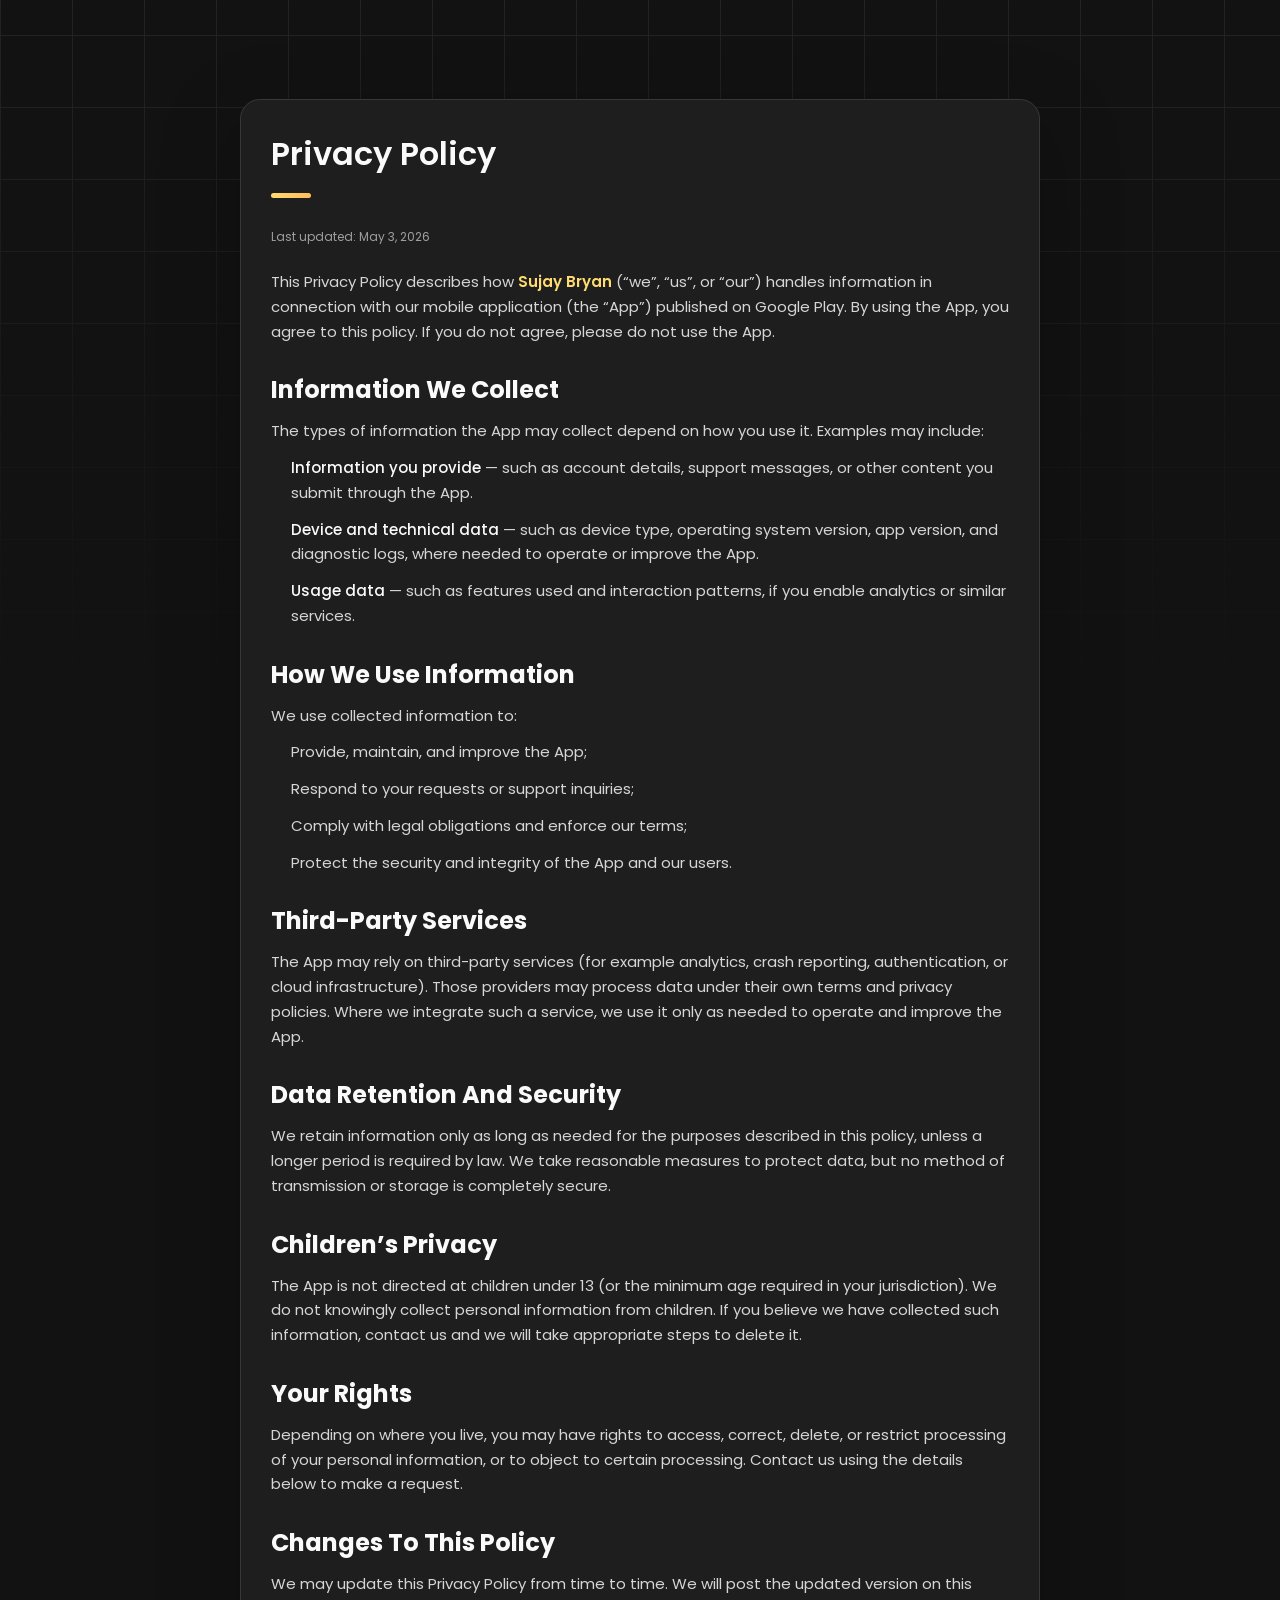
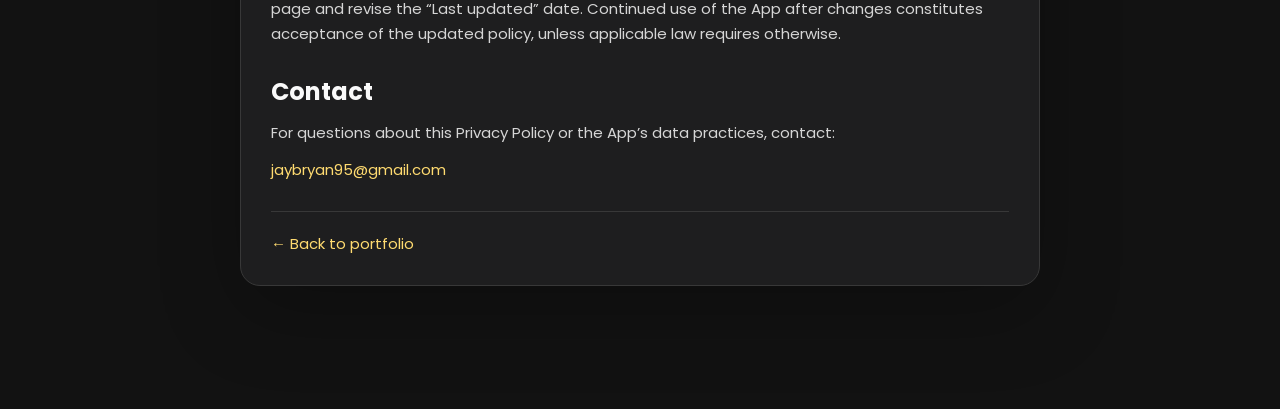
==== privacy.html @ f9c86fab "Add privacy policy page for Play Store hosting Co-authored-by: Cursor <cursoragent@cursor.com>" ====
<!DOCTYPE html>
<html lang="en">

<head>
  <meta charset="UTF-8">
  <meta http-equiv="X-UA-Compatible" content="IE=edge">
  <meta name="viewport" content="width=device-width, initial-scale=1.0">
  <title>Privacy Policy — Sujay Bryan</title>

  <link rel="shortcut icon" href="./assets/images/logo.ico" type="image/x-icon">
  <link rel="stylesheet" href="./assets/css/style.css">
  <link rel="preconnect" href="https://fonts.googleapis.com">
  <link rel="preconnect" href="https://fonts.gstatic.com" crossorigin>
  <link href="https://fonts.googleapis.com/css2?family=Poppins:wght@300;400;500;600&display=swap" rel="stylesheet">
</head>

<body class="privacy-page">
  <!-- Customize this page so every statement matches your app before publishing on Google Play. -->

  <main class="privacy-main">

    <article class="privacy-article">

      <header>
        <h1 class="h2 article-title">Privacy Policy</h1>
        <p class="privacy-updated">Last updated: May 3, 2026</p>
      </header>

      <section class="privacy-section">
        <p>
          This Privacy Policy describes how <strong class="text-accent-strong">Sujay Bryan</strong> (“we”, “us”, or “our”) handles information in connection with our mobile application (the “App”) published on Google Play. By using the App, you agree to this policy. If you do not agree, please do not use the App.
        </p>
      </section>

      <section class="privacy-section">
        <h2 class="h3">Information we collect</h2>
        <p>
          The types of information the App may collect depend on how you use it. Examples may include:
        </p>
        <ul>
          <li><strong class="text-accent-soft">Information you provide</strong> — such as account details, support messages, or other content you submit through the App.</li>
          <li><strong class="text-accent-soft">Device and technical data</strong> — such as device type, operating system version, app version, and diagnostic logs, where needed to operate or improve the App.</li>
          <li><strong class="text-accent-soft">Usage data</strong> — such as features used and interaction patterns, if you enable analytics or similar services.</li>
        </ul>
      </section>

      <section class="privacy-section">
        <h2 class="h3">How we use information</h2>
        <p>We use collected information to:</p>
        <ul>
          <li>Provide, maintain, and improve the App;</li>
          <li>Respond to your requests or support inquiries;</li>
          <li>Comply with legal obligations and enforce our terms;</li>
          <li>Protect the security and integrity of the App and our users.</li>
        </ul>
      </section>

      <section class="privacy-section">
        <h2 class="h3">Third-party services</h2>
        <p>
          The App may rely on third-party services (for example analytics, crash reporting, authentication, or cloud infrastructure). Those providers may process data under their own terms and privacy policies. Where we integrate such a service, we use it only as needed to operate and improve the App.
        </p>
      </section>

      <section class="privacy-section">
        <h2 class="h3">Data retention and security</h2>
        <p>
          We retain information only as long as needed for the purposes described in this policy, unless a longer period is required by law. We take reasonable measures to protect data, but no method of transmission or storage is completely secure.
        </p>
      </section>

      <section class="privacy-section">
        <h2 class="h3">Children’s privacy</h2>
        <p>
          The App is not directed at children under 13 (or the minimum age required in your jurisdiction). We do not knowingly collect personal information from children. If you believe we have collected such information, contact us and we will take appropriate steps to delete it.
        </p>
      </section>

      <section class="privacy-section">
        <h2 class="h3">Your rights</h2>
        <p>
          Depending on where you live, you may have rights to access, correct, delete, or restrict processing of your personal information, or to object to certain processing. Contact us using the details below to make a request.
        </p>
      </section>

      <section class="privacy-section">
        <h2 class="h3">Changes to this policy</h2>
        <p>
          We may update this Privacy Policy from time to time. We will post the updated version on this page and revise the “Last updated” date. Continued use of the App after changes constitutes acceptance of the updated policy, unless applicable law requires otherwise.
        </p>
      </section>

      <section class="privacy-section">
        <h2 class="h3">Contact</h2>
        <p>
          For questions about this Privacy Policy or the App’s data practices, contact:
        </p>
        <p>
          <a href="mailto:jaybryan95@gmail.com" class="privacy-contact-link">jaybryan95@gmail.com</a>
        </p>
      </section>

      <p class="privacy-back">
        <a href="./index.html">← Back to portfolio</a>
      </p>

    </article>

  </main>

</body>

</html>
---- assets/css/style.css ----
/*-----------------------------------*\
  #style.css
\*-----------------------------------*/

/*-----------------------------------*\
  #CUSTOM PROPERTY
\*-----------------------------------*/

:root {

  /**
   * colors
   */

  /* gradient */

  --bg-gradient-onyx: linear-gradient(
    to bottom right, 
    hsl(240, 1%, 25%) 3%, 
    hsl(0, 0%, 19%) 97%
  );
  --bg-gradient-jet: linear-gradient(
    to bottom right, 
    hsla(240, 1%, 18%, 0.251) 0%, 
    hsla(240, 2%, 11%, 0) 100%
  ), hsl(240, 2%, 13%);
  --bg-gradient-yellow-1: linear-gradient(
    to bottom right, 
    hsl(45, 100%, 71%) 0%, 
    hsla(36, 100%, 69%, 0) 50%
  );
  --bg-gradient-yellow-2: linear-gradient(
    135deg, 
    hsla(45, 100%, 71%, 0.251) 0%, 
    hsla(35, 100%, 68%, 0) 59.86%
  ), hsl(240, 2%, 13%);
  --border-gradient-onyx: linear-gradient(
    to bottom right, 
    hsl(0, 0%, 25%) 0%, 
    hsla(0, 0%, 25%, 0) 50%
  );
  --text-gradient-yellow: linear-gradient(
    to right, 
    hsl(45, 100%, 72%), 
    hsl(35, 100%, 68%)
  );

  /* solid */

  --jet: hsl(0, 0%, 22%);
  --onyx: hsl(240, 1%, 17%);
  --eerie-black-1: hsl(240, 2%, 13%);
  --eerie-black-2: hsl(240, 2%, 12%);
  --smoky-black: hsl(0, 0%, 7%);
  --bg-grid-size: 72px;
  --bg-grid-line: hsl(0, 0%, 14%);
  --white-1: hsl(0, 0%, 100%);
  --white-2: hsl(0, 0%, 98%);
  --orange-yellow-crayola: hsl(45, 100%, 72%);
  --vegas-gold: hsl(45, 54%, 58%);
  --light-gray: hsl(0, 0%, 84%);
  --light-gray-70: hsla(0, 0%, 84%, 0.7);
  --bittersweet-shimmer: hsl(0, 43%, 51%);

  /**
   * typography
   */

  /* font-family */
  --ff-poppins: 'Poppins', sans-serif;

  /* font-size */
  --fs-1: 24px;
  --fs-2: 18px;
  --fs-3: 17px;
  --fs-4: 16px;
  --fs-5: 15px;
  --fs-6: 14px;
  --fs-7: 13px;
  --fs-8: 11px;

  /* font-weight */
  --fw-300: 300;
  --fw-400: 400;
  --fw-500: 500;
  --fw-600: 600;

  /**
   * shadow
   */
  
  --shadow-1: -4px 8px 24px hsla(0, 0%, 0%, 0.25);
  --shadow-2: 0 16px 30px hsla(0, 0%, 0%, 0.25);
  --shadow-3: 0 16px 40px hsla(0, 0%, 0%, 0.25);
  --shadow-4: 0 25px 50px hsla(0, 0%, 0%, 0.15);
  --shadow-5: 0 24px 80px hsla(0, 0%, 0%, 0.25);

  /**
   * transition
   */

  --transition-1: 0.25s ease;
  --transition-2: 0.5s ease-in-out;

}





/*-----------------------------------*\
  #RESET
\*-----------------------------------*/

*, *::before, *::after {
  margin: 0;
  padding: 0;
  box-sizing: border-box;
}

a { text-decoration: none; }

li { list-style: none; }

img, ion-icon, a, button, time, span { display: block; }

button {
  font: inherit;
  background: none;
  border: none;
  text-align: left;
  cursor: pointer;
}

::selection {
  background: var(--orange-yellow-crayola);
  color: var(--smoky-black);
}

:focus { outline-color: var(--orange-yellow-crayola); }

html {
  font-family: var(--ff-poppins);
  background: var(--smoky-black);
  min-height: 100%;
}

body {
  background: transparent;
  min-height: 100vh;
  position: relative;
}

body::before {
  content: "";
  position: fixed;
  inset: 0;
  z-index: -1;
  pointer-events: none;
  background-image:
    repeating-linear-gradient(
      90deg,
      var(--bg-grid-line) 0,
      var(--bg-grid-line) 1px,
      transparent 1px,
      transparent var(--bg-grid-size)
    ),
    repeating-linear-gradient(
      0deg,
      var(--bg-grid-line) 0,
      var(--bg-grid-line) 1px,
      transparent 1px,
      transparent var(--bg-grid-size)
    );
  -webkit-mask-image: linear-gradient(
    to bottom,
    hsl(0, 0%, 0%) 0%,
    hsla(0, 0%, 0%, 0.4) 42%,
    hsla(0, 0%, 0%, 0) 78%
  );
  mask-image: linear-gradient(
    to bottom,
    hsl(0, 0%, 0%) 0%,
    hsla(0, 0%, 0%, 0.4) 42%,
    hsla(0, 0%, 0%, 0) 78%
  );
}





/*-----------------------------------*\
  #REUSED STYLE
\*-----------------------------------*/

.sidebar,
article {
  background: var(--eerie-black-2);
  border: 1px solid var(--jet);
  border-radius: 20px;
  padding: 15px;
  box-shadow: var(--shadow-1);
  z-index: 1;
}

.separator {
  width: 100%;
  height: 1px;
  background: var(--jet);
  margin: 16px 0;
}

.icon-box {
  position: relative;
  background: var(--border-gradient-onyx);
  width: 30px;
  height: 30px;
  border-radius: 8px;
  display: flex;
  justify-content: center;
  align-items: center;
  font-size: 16px;
  color: var(--orange-yellow-crayola);
  box-shadow: var(--shadow-1);
  z-index: 1;
}

.icon-box::before {
  content: "";
  position: absolute;
  inset: 1px;
  background: var(--eerie-black-1);
  border-radius: inherit;
  z-index: -1;
}

.icon-box ion-icon { --ionicon-stroke-width: 35px; }

article { display: none; }

article.active {
  display: block;
  animation: fade 0.5s ease backwards;
}

@keyframes fade {
  0% { opacity: 0; }
  100% { opacity: 1; }
}

.h2,
.h3,
.h4,
.h5 {
  color: var(--white-2);
  text-transform: capitalize;
}

.h2 { font-size: var(--fs-1); }

.h3 { font-size: var(--fs-2); }

.h4 { font-size: var(--fs-4); }

.h5 {
  font-size: var(--fs-7);
  font-weight: var(--fw-500);
}

.article-title {
  position: relative;
  padding-bottom: 7px;
}

.article-title::after {
  content: "";
  position: absolute;
  bottom: 0;
  left: 0;
  width: 30px;
  height: 3px;
  background: var(--text-gradient-yellow);
  border-radius: 3px;
}

.has-scrollbar::-webkit-scrollbar {
  width: 5px; /* for vertical scrollbar */
  height: 5px; /* for horizontal scrollbar */
}

.has-scrollbar::-webkit-scrollbar-track {
  background: var(--onyx);
  border-radius: 5px;
}

.has-scrollbar::-webkit-scrollbar-thumb {
  background: var(--orange-yellow-crayola);
  border-radius: 5px;
}

.has-scrollbar::-webkit-scrollbar-button { width: 20px; }

.content-card {
  position: relative;
  background: var(--border-gradient-onyx);
  padding: 15px;
  padding-top: 45px;
  border-radius: 14px;
  box-shadow: var(--shadow-2);
  cursor: pointer;
  z-index: 1;
}

.content-card::before {
  content: "";
  position: absolute;
  inset: 1px;
  background: var(--bg-gradient-jet);
  border-radius: inherit;
  z-index: -1;
}





/*-----------------------------------*\
  #MAIN
\*-----------------------------------*/

main {
  margin: 15px 12px;
  margin-bottom: 75px;
  min-width: 259px;
}





/*-----------------------------------*\
  #SIDEBAR
\*-----------------------------------*/

.sidebar {
  margin-bottom: 15px;
  max-height: 112px;
  overflow: hidden;
  transition: var(--transition-2);
}

.sidebar.active { max-height: 405px; }

.sidebar-info {
  position: relative;
  display: flex;
  justify-content: flex-start;
  align-items: center;
  gap: 15px;
}

.avatar-box {
  background: var(--bg-gradient-onyx);
  border-radius: 20px;
}

.info-content .name {
  color: var(--white-2);
  font-size: var(--fs-3);
  font-weight: var(--fw-500);
  letter-spacing: -0.25px;
  margin-bottom: 10px;
  position: relative;
  display: inline-block;
  overflow: visible;
}

.name-default,
.name-batman {
  display: inline-block;
  transition: opacity 220ms ease, transform 260ms ease;
}

.name-default {
  opacity: 1;
  transform: translateY(0);
}

.name-batman {
  position: absolute;
  font-family: 'Courier New', Courier, monospace;
  left: 0;
  top: 0;
  opacity: 0;
  transform: translateY(8px) scale(0.96);
  color: #ffb81f;
  font-weight: 700;
  letter-spacing: -0.2px;
  white-space: nowrap;
  z-index: 1;
}
@media screen and (max-width: 768px) {
  
  .name-batman {
    top: 10px;
  }

  .name-batman-mark {
    width: 150px !important;
  }
}

.name-batman-mark {
  position: absolute;
  left: -20px;
  top: -5px;
  width: 200px;
  height: 50px;
  overflow: visible;
  pointer-events: none;
  opacity: 0;
  z-index: 0;
  transition: opacity 220ms ease;
}

.name-batman-mark path {
  fill: none;
  stroke: #1d8f80;
  stroke-width: 19;
  stroke-linecap: butt;
  stroke-linejoin: butt;
  stroke-dasharray: 140;
  stroke-dashoffset: 140;
}

.sidebar.batman-mode .name-default {
  opacity: 0;
  transform: translateY(-8px);
}

.sidebar.batman-mode .name-batman-mark { opacity: 1; }

.sidebar.batman-mode .name-batman-mark path:first-child {
  animation: batman-marker-dash 0.62s ease-out forwards;
}

.sidebar.batman-mode .name-batman-mark path:last-child {
  animation: batman-marker-dash 0.58s ease-out 0.61s forwards;
}

.sidebar.batman-mode .name-batman {
  opacity: 1;
  transform: translateY(0) scale(1);
}

@keyframes batman-marker-dash {
  to { stroke-dashoffset: 0; }
}

.info-content .title {
  color: var(--white-1);
  background: var(--onyx);
  font-size: var(--fs-8);
  font-weight: var(--fw-300);
  width: max-content;
  padding: 3px 12px;
  border-radius: 8px;
}

.info_more-btn {
  position: absolute;
  top: -15px;
  right: -15px;
  border-radius: 0 15px;
  font-size: 13px;
  color: var(--orange-yellow-crayola);
  background: var(--border-gradient-onyx);
  padding: 10px;
  box-shadow: var(--shadow-2);
  transition: var(--transition-1);
  z-index: 1;
}

.info_more-btn::before {
  content: "";
  position: absolute;
  inset: 1px;
  border-radius: inherit;
  background: var(--bg-gradient-jet);
  transition: var(--transition-1);
  z-index: -1;
}

.info_more-btn:hover,
.info_more-btn:focus { background: var(--bg-gradient-yellow-1); }

.info_more-btn:hover::before,
.info_more-btn:focus::before { background: var(--bg-gradient-yellow-2); }

.info_more-btn span { display: none; }

.sidebar-info_more {
  opacity: 0;
  visibility: hidden;
  transition: var(--transition-2);
}

.sidebar.active .sidebar-info_more {
  opacity: 1;
  visibility: visible;
}

.contacts-list {
  display: grid;
  grid-template-columns: 1fr;
  gap: 16px;
}

.contact-item {
  min-width: 100%;
  display: flex;
  align-items: center;
  gap: 16px;
}

.contact-info {
  max-width: calc(100% - 46px);
  width: calc(100% - 46px);
}

.contact-title {
  color: var(--light-gray-70);
  font-size: var(--fs-8);
  text-transform: uppercase;
  margin-bottom: 2px;
}

.contact-info :is(.contact-link, time, address) {
  color: var(--white-2);
  font-size: var(--fs-7);
}

.contact-info address { font-style: normal; }

.social-list {
  display: flex;
  justify-content: flex-start;
  align-items: center;
  gap: 15px;
  padding-bottom: 4px;
  padding-left: 7px;
}

.social-item .social-link {
  color: var(--light-gray-70);
  font-size: 18px;
}


.social-item .social-link:hover { color: var(--light-gray); }





/*-----------------------------------*\
  #NAVBAR
\*-----------------------------------*/

.navbar {
  position: fixed;
  bottom: 0;
  left: 0;
  width: 100%;
  background: hsla(240, 1%, 17%, 0.75);
  backdrop-filter: blur(10px);
  border: 1px solid var(--jet);
  border-radius: 12px 12px 0 0;
  box-shadow: var(--shadow-2);
  z-index: 5;
}

.navbar-list {
  display: flex;
  flex-wrap: wrap;
  justify-content: center;
  align-items: center;
  padding: 0 10px;
}

.navbar-link {
  color: var(--light-gray);
  font-size: var(--fs-8);
  padding: 20px 7px;
  transition: color var(--transition-1);
}

.navbar-link:hover,
.navbar-link:focus { color: var(--light-gray-70); }

.navbar-link.active { color: var(--orange-yellow-crayola); }





/*-----------------------------------*\
  #ABOUT
\*-----------------------------------*/

.about .article-title { margin-bottom: 15px; }

.about-text {
  color: var(--light-gray);
  font-size: var(--fs-6);
  font-weight: var(--fw-300);
  line-height: 1.6;
}

.about-text p { margin-bottom: 15px; }

.text-accent-strong {
  display: inline;
  color: var(--orange-yellow-crayola);
  font-weight: var(--fw-600);
}

.text-accent-soft {
  display: inline;
  color: var(--white-2);
  font-weight: var(--fw-500);
}



/**
 * #service 
 */

.service { margin-bottom: 35px; }

.service-title { margin-bottom: 20px; }

.service-list {
  display: grid;
  grid-template-columns: 1fr;
  gap: 20px;
}

.service-item {
  position: relative;
  background: var(--border-gradient-onyx);
  padding: 20px;
  border-radius: 14px;
  box-shadow: var(--shadow-2);
  z-index: 1;
}

.service-item::before {
  content: "";
  position: absolute;
  inset: 1px;
  background: var(--bg-gradient-jet);
  border-radius: inherit;
  z-index: -1;
}

.service-icon-box { margin-bottom: 10px; }

.service-icon-box img { margin: auto; }

.service-content-box { text-align: center; }

.service-item-title { margin-bottom: 7px; }

.service-item-text {
  color: var(--light-gray);
  font-size: var(--fs-6);
  font-weight: var(--fw-3);
  line-height: 1.6;
}


/**
 * #clients 
 */

.clients { margin-bottom: 15px; }

.clients-list {
  display: flex;
  justify-content: flex-start;
  align-items: flex-start;
  gap: 16px;
  margin: 0 -15px;
  padding: 12px 20px 20px;
  overflow-x: auto;
  scroll-behavior: smooth;
  overscroll-behavior-inline: contain;
  scroll-snap-type: inline mandatory;
  scroll-padding-inline: 20px;
}

.clients-item {
  min-width: 50%;
  scroll-snap-align: start;
}

.clients-item a {
  position: relative;
  display: grid;
  place-items: center;
  width: 100%;
  min-height: 100px;
  padding: 24px 20px;
  border-radius: 18px;
  border: 1px solid hsla(0, 0%, 100%, 0.12);
  background: linear-gradient(
    160deg,
    hsla(0, 0%, 100%, 0.08) 0%,
    hsla(0, 0%, 100%, 0.03) 40%,
    hsla(0, 0%, 100%, 0.02) 100%
  );
  box-shadow: inset 0 0 0 1px hsla(0, 0%, 100%, 0.03);
  transition: transform var(--transition-1), border-color var(--transition-1), box-shadow var(--transition-1);
}

.clients-item a:hover {
  transform: translateY(-4px);
  border-color: hsla(0, 0%, 100%, 0.22);
  box-shadow: 0 10px 20px hsla(0, 0%, 0%, 0.22), inset 0 0 0 1px hsla(0, 0%, 100%, 0.05);
}

.clients-item img {
  width: min(160px, 92%);
  max-height: 40px;
  object-fit: contain;
  filter: grayscale(1) brightness(1.4) contrast(0.9);
  opacity: 0.9;
  transition: var(--transition-1);
}

.clients-item a:hover img {
  filter: grayscale(0.2) brightness(1.5) contrast(1);
  opacity: 1;
}





/*-----------------------------------*\
  #EXPERIENCE
\*-----------------------------------*/

.article-title { margin-bottom: 30px; }


/**
 * education and experience 
 */

.timeline { margin-bottom: 30px; }

.timeline .title-wrapper {
  display: flex;
  align-items: center;
  gap: 15px;
  margin-bottom: 25px;
}

.timeline-list {
  font-size: var(--fs-6);
  margin-left: 45px;
}

.timeline-item { position: relative; }

.timeline-item:not(:last-child) { margin-bottom: 20px; }

.timeline-item-title {
  font-size: var(--fs-6);
  line-height: 1.3;
  margin-bottom: 7px;
}

.timeline-item-header {
  display: flex;
  align-items: center;
  gap: 14px;
  margin-bottom: 8px;
}

.timeline-logo-box {
  width: 46px;
  height: 46px;
  min-width: 46px;
  border-radius: 12px;
  display: grid;
  place-items: center;
  background: linear-gradient(145deg, hsla(0, 0%, 100%, 0.12), hsla(0, 0%, 100%, 0.04));
  border: 1px solid hsla(0, 0%, 100%, 0.18);
  box-shadow: inset 0 0 0 1px hsla(0, 0%, 100%, 0.04);
  overflow: hidden;
}

.timeline-logo-box img {
  width: 75%;
  height: 75%;
  object-fit: contain;
}

.timeline-item-meta {
  display: flex;
  flex-direction: column;
}

.timeline-item-meta .timeline-item-title { margin-bottom: 2px; }

.timeline-list span {
  color: var(--vegas-gold);
  font-weight: var(--fw-400);
  line-height: 1.6;
}

.timeline-item:not(:last-child)::before {
  content: "";
  position: absolute;
  top: -25px;
  left: -30px;
  width: 1px;
  height: calc(100% + 50px);
  background: var(--jet);
}

.timeline-item::after {
  content: "";
  position: absolute;
  top: 5px;
  left: -33px;
  height: 6px;
  width: 6px;
  background: var(--text-gradient-yellow);
  border-radius: 50%;
  box-shadow: 0 0 0 4px var(--jet);
}

.timeline-text {
  color: var(--light-gray);
  font-weight: var(--fw-300);
  line-height: 1.6;
}


/**
 * skills 
 */

.skills-title { margin-bottom: 20px; }

.skills-list { padding: 20px; }


.skills-item:not(:last-child) { margin-bottom: 15px; }

.skill .title-wrapper {
  display: flex;
  align-items: center;
  gap: 5px;
  margin-bottom: 8px;
}

.skill .title-wrapper data {
  color: var(--light-gray);
  font-size: var(--fs-7);
  font-weight: var(--fw-300);
}

.skill-progress-bg {
  background: var(--jet);
  width: 100%;
  height: 8px;
  border-radius: 10px;
}

.skill-progress-fill {
  background: var(--text-gradient-yellow);
  height: 100%;
  border-radius: inherit;
}





/*-----------------------------------*\
  #PORTFOLIO
\*-----------------------------------*/

.filter-list { display: none; }

.filter-select-box {
  position: relative;
  margin-bottom: 25px;
}

.filter-select {
  background: var(--eerie-black-2);
  color: var(--light-gray);
  display: flex;
  justify-content: space-between;
  align-items: center;
  width: 100%;
  padding: 12px 16px;
  border: 1px solid var(--jet);
  border-radius: 14px;
  font-size: var(--fs-6);
  font-weight: var(--fw-300);
}

.filter-select.active .select-icon { transform: rotate(0.5turn); }

.select-list {
  background: var(--eerie-black-2);
  position: absolute;
  top: calc(100% + 6px);
  width: 100%;
  padding: 6px;
  border: 1px solid var(--jet);
  border-radius: 14px;
  z-index: 2;
  opacity: 0;
  visibility: hidden;
  pointer-events: none;
  transition: 0.15s ease-in-out;
}

.filter-select.active + .select-list {
  opacity: 1;
  visibility: visible;
  pointer-events: all;
}

.select-item button {
  background: var(--eerie-black-2);
  color: var(--light-gray);
  font-size: var(--fs-6);
  font-weight: var(--fw-300);
  text-transform: capitalize;
  width: 100%;
  padding: 8px 10px;
  border-radius: 8px;
}

.select-item button:hover { --eerie-black-2: hsl(240, 2%, 20%); }

.project-list {
  display: grid;
  grid-template-columns: 1fr;
  gap: 30px;
  margin-bottom: 10px;
}

.project-item { display: none; }

.project-item.active {
  display: block;
  animation: scaleUp 0.25s ease forwards;
}

@keyframes scaleUp {
  0% { transform: scale(0.5); }
  100% { transform: scale(1); }
}

.project-item > a { width: 100%; }

.project-img {
  position: relative;
  width: 100%;
  height: 200px;
  border-radius: 16px;
  overflow: hidden;
  margin-bottom: 15px;
}

.project-img::before {
  content: "";
  position: absolute;
  top: 0;
  left: 0;
  width: 100%;
  height: 100%;
  background: transparent;
  z-index: 1;
  transition: var(--transition-1);
}

.project-item > a:hover .project-img::before { background: hsla(0, 0%, 0%, 0.5); }

.project-item-icon-box {
  --scale: 0.8;

  background: var(--jet);
  color: var(--orange-yellow-crayola);
  position: absolute;
  top: 50%;
  left: 50%;
  transform: translate(-50%, -50%) scale(var(--scale));
  font-size: 20px;
  padding: 18px;
  border-radius: 12px;
  opacity: 0;
  z-index: 1;
  transition: var(--transition-1);
}

.project-item > a:hover .project-item-icon-box {
  --scale: 1;
  opacity: 1;
}

.project-item-icon-box ion-icon { --ionicon-stroke-width: 50px; }

.project-img img {
  width: 100%;
  height: 100%;
  object-fit: cover;
  transition: var(--transition-1);
}

.project-item > a:hover img { transform: scale(1.1); }

.project-title,
.project-category { margin-left: 10px; }

.project-title {
  color: var(--white-2);
  font-size: var(--fs-5);
  font-weight: var(--fw-400);
  text-transform: capitalize;
  line-height: 1.3;
}

.project-category {
  color: var(--light-gray-70);
  font-size: var(--fs-6);
  font-weight: var(--fw-300);
}

.project-modal-container {
  position: fixed;
  top: 0;
  left: 0;
  width: 100%;
  height: 100%;
  display: flex;
  justify-content: center;
  align-items: center;
  padding: 15px;
  z-index: 25;
  pointer-events: none;
  visibility: hidden;
}

.project-modal-container.active {
  pointer-events: all;
  visibility: visible;
}

.project-overlay {
  position: fixed;
  inset: 0;
  background: hsl(0, 0%, 5%);
  opacity: 0;
  visibility: hidden;
  transition: var(--transition-1);
}

.project-overlay.active {
  opacity: 0.8;
  visibility: visible;
}

.project-modal {
  position: relative;
  background: var(--eerie-black-2);
  border: 1px solid var(--jet);
  border-radius: 16px;
  width: min(92vw, 780px);
  box-shadow: var(--shadow-5);
  transform: scale(1.1);
  opacity: 0;
  transition: var(--transition-1);
  z-index: 2;
  overflow: hidden;
}

.project-modal-container.active .project-modal {
  transform: scale(1);
  opacity: 1;
}

.project-modal-close-btn {
  position: absolute;
  top: 12px;
  right: 12px;
  width: 34px;
  height: 34px;
  border-radius: 10px;
  background: var(--onyx);
  color: var(--white-2);
  display: flex;
  justify-content: center;
  align-items: center;
  opacity: 0.8;
  z-index: 3;
}

.project-modal-close-btn:hover,
.project-modal-close-btn:focus {
  opacity: 1;
}

.project-modal-image-box {
  width: 100%;
  max-height: 420px;
  overflow: hidden;
}

.project-modal-image-box img {
  width: 100%;
  height: 100%;
  object-fit: cover;
}

.project-modal-content {
  padding: 20px;
}

.project-modal-title {
  margin-bottom: 10px;
}

.project-modal-description {
  color: var(--light-gray);
  font-size: var(--fs-6);
  line-height: 1.7;
  margin-bottom: 18px;
}

.project-modal-description span {
  color: var(--light-gray-70);
}

.project-modal-stack {
  display: flex;
  flex-wrap: wrap;
  gap: 8px;
  margin-bottom: 18px;
}

.project-tech-badge {
  display: inline-flex;
  align-items: center;
  gap: 6px;
  min-height: 28px;
  padding: 6px 10px;
  border-radius: 999px;
  font-size: 12px;
  line-height: 1;
  color: var(--tech-color, var(--white-2));
  background: var(--tech-bg, hsla(45, 100%, 72%, 0.14));
  border: 1px solid var(--tech-border, hsla(45, 100%, 72%, 0.35));
}

.project-tech-badge ion-icon {
  font-size: 14px;
}

.project-modal-stack[hidden] {
  display: none !important;
}

.project-modal-link {
  width: max-content;
  padding: 10px 18px;
  border-radius: 10px;
  font-size: var(--fs-6);
  font-weight: var(--fw-500);
  color: var(--smoky-black);
  background: var(--orange-yellow-crayola);
}

.project-modal-link[hidden] {
  display: none !important;
}



/*-----------------------------------*\
  #CONTACT
\*-----------------------------------*/

.mapbox {
  position: relative;
  height: 250px;
  width: 100%;
  border-radius: 16px;
  margin-bottom: 30px;
  border: 1px solid var(--jet);
  overflow: hidden;
}

.mapbox figure { height: 100%; }

.mapbox iframe {
  width: 100%;
  height: 100%;
  border: none;
  filter: grayscale(1) invert(1);
}

.contact-cta {
  margin-bottom: 10px;
  padding: 30px 22px 18px;
  border-top: 1px solid var(--jet);
}

.contact-cta-grid {
  display: grid;
  gap: 26px;
  margin-bottom: 24px;
}

.contact-cta-title {
  color: var(--orange-yellow-crayola);
  font-size: clamp(2.2rem, 7vw, 3.8rem);
  font-weight: var(--fw-300);
  line-height: 1;
  margin-bottom: 20px;
}

.contact-cta-socials {
  display: flex;
  align-items: center;
  gap: 10px;
}

.contact-cta-social {
  width: 34px;
  height: 34px;
  border-radius: 50%;
  display: grid;
  place-items: center;
  color: var(--orange-yellow-crayola);
  border: 1px solid hsla(45, 100%, 72%, 0.35);
  background: hsla(45, 100%, 72%, 0.08);
  transition: var(--transition-1);
}

.contact-cta-social:hover {
  transform: translateY(-2px);
  background: hsla(45, 100%, 72%, 0.14);
}

.contact-cta-social ion-icon { font-size: 15px; }

.contact-cta-info p,
.contact-cta-info a {
  color: var(--light-gray-70);
  font-size: var(--fs-6);
  line-height: 1.8;
}

.contact-cta-info a:hover { color: var(--orange-yellow-crayola); }

.contact-cta-bottom {
  border-top: 1px solid hsla(0, 0%, 100%, 0.08);
  padding-top: 16px;
  display: flex;
  flex-direction: column;
  gap: 10px;
}

.contact-cta-bottom p,
.contact-cta-links a,
.contact-cta-links span {
  color: var(--light-gray-70);
  font-size: 12px;
}

.contact-cta-links {
  display: flex;
  align-items: center;
  gap: 10px;
}

.contact-cta-links a:hover { color: var(--orange-yellow-crayola); }





/*-----------------------------------*\
  #RESPONSIVE
\*-----------------------------------*/

/**
 * responsive larger than 450px screen
 */

@media (min-width: 450px) {

  /**
   * client
   */

  .clients-item { min-width: calc(33.33% - 10px); }



  /**
   * #PORTFOLIO
   */

  .project-img { height: auto; }

}





/**
 * responsive larger than 580px screen
 */

@media (min-width: 580px) {

  /**
   * CUSTOM PROPERTY
   */

  :root {

    /**
     * typography
     */

    --fs-1: 32px;
    --fs-2: 24px;
    --fs-3: 26px;
    --fs-4: 18px;
    --fs-6: 15px;
    --fs-7: 15px;
    --fs-8: 12px;

  }



  /**
   * #REUSED STYLE
   */

  .sidebar, article {
    width: 520px;
    margin-inline: auto;
    padding: 30px;
  }

  .article-title {
    font-weight: var(--fw-600);
    padding-bottom: 15px;
  }

  .article-title::after {
    width: 40px;
    height: 5px;
  }

  .icon-box {
    width: 48px;
    height: 48px;
    border-radius: 12px;
    font-size: 18px;
  }



  /**
   * #MAIN
   */

  main {
    margin-top: 60px;
    margin-bottom: 100px;
  }



  /**
   * #SIDEBAR
   */

  .sidebar {
    max-height: 180px;
    margin-bottom: 30px;
  }

  .sidebar.active { max-height: 584px; }

  .sidebar-info { gap: 25px; }

  .avatar-box { border-radius: 30px; }

  .avatar-box img { width: 120px; }

  .info-content .name { margin-bottom: 15px; }

  .info-content .title { padding: 5px 18px; }

  .info_more-btn {
    top: -30px;
    right: -30px;
    padding: 10px 15px;
  }

  .info_more-btn span {
    display: block;
    font-size: var(--fs-8);
  }

  .info_more-btn ion-icon { display: none; }

  .separator { margin: 32px 0; }

  .contacts-list { gap: 20px; }

  .contact-info {
    max-width: calc(100% - 64px);
    width: calc(100% - 64px);
  }



  /**
   * #NAVBAR
   */

  .navbar { border-radius: 20px 20px 0 0; }

  .navbar-list { gap: 20px; }

  .navbar-link { --fs-8: 14px; }



  /**
   * #ABOUT
   */

  .about .article-title { margin-bottom: 20px; }

  .about-text { margin-bottom: 40px; }

  /* service */

  .service-item {
    display: flex;
    justify-content: flex-start;
    align-items: flex-start;
    gap: 18px;
    padding: 30px;
  }

  .service-icon-box {
    margin-bottom: 0;
    margin-top: 5px;
  }

  .service-content-box { text-align: left; }

  .content-card {
    padding: 30px;
    padding-top: 25px;
  }

  /* clients */

  .clients-list {
    gap: 20px;
    margin: 0 -30px;
    padding: 16px 30px 24px;
    scroll-padding-inline: 30px;
  }

  .clients-item { min-width: calc(33.33% - 14px); }



  /**
   * #EXPERIENCE
   */

  .timeline-list { margin-left: 65px; }

  .timeline-item:not(:last-child)::before { left: -40px; }

  .timeline-item::after {
    height: 8px;
    width: 8px;
    left: -43px;
  }

  .skills-item:not(:last-child) { margin-bottom: 25px; }



  /**
   * #PORTFOLIO
   */

  .project-img { border-radius: 16px; }



  /**
   * #CONTACT
   */

  .mapbox {
    height: 380px;
    border-radius: 18px;
  }

  .contact-cta {
    padding: 34px 28px 20px;
  }

  .contact-cta-bottom {
    flex-direction: row;
    justify-content: space-between;
    align-items: center;
  }

}





/**
 * responsive larger than 768px screen
 */

@media (min-width: 768px) {

  /**
   * REUSED STYLE
   */

  .sidebar, article { width: 700px; }

  .has-scrollbar::-webkit-scrollbar-button { width: 100px; }



  /**
   * SIDEBAR
   */

  .contacts-list {
    grid-template-columns: 1fr 1fr;
    gap: 30px 15px;
  }



  /**
   * NAVBAR
   */

  .navbar-link { --fs-8: 15px; }



  /**
   * ABOUT
   */

  /**
   * PORTFOLIO
   */

  .article-title { padding-bottom: 20px; }

  .filter-select-box { display: none; }

  .filter-list {
    display: flex;
    justify-content: flex-start;
    align-items: center;
    gap: 25px;
    padding-left: 5px;
    margin-bottom: 30px;
  }

  .filter-item button {
    color: var(--light-gray);
    font-size: var(--fs-5);
    transition: var(--transition-1);
  }

  .filter-item button:hover { color: var(--light-gray-70); }

  .filter-item button.active { color: var(--orange-yellow-crayola); }

  .project-list { grid-template-columns: 1fr 1fr; }



  /**
   * CONTACT
   */

  .contact-cta-grid {
    grid-template-columns: 1.3fr 1fr;
    align-items: end;
  }
  
}





/**
 * responsive larger than 1024px screen
 */

@media (min-width: 1024px) {

  /**
   * CUSTOM PROPERTY
   */

  :root {

    /**
    * shadow
    */

    --shadow-1: -4px 8px 24px hsla(0, 0%, 0%, 0.125);
    --shadow-2: 0 16px 30px hsla(0, 0%, 0%, 0.125);
    --shadow-3: 0 16px 40px hsla(0, 0%, 0%, 0.125);

  }



  /**
   * REUSED STYLE
   */

  .sidebar, article {
    width: 950px;
    box-shadow: var(--shadow-5);
  }



  /**
   * MAIN 
   */

  main { margin-bottom: 60px; }

  .main-content {
    position: relative;
    width: max-content;
    margin: auto;
  }



  /**
   * NAVBAR
   */

  .navbar {
    position: absolute;
    bottom: auto;
    top: 0;
    left: auto;
    right: 0;
    width: max-content;
    border-radius: 0 20px;
    padding: 0 20px;
    box-shadow: none;
  }

  .navbar-list {
    gap: 30px;
    padding: 0 20px;
  }

  .navbar-link { font-weight: var(--fw-500); }



  /**
   * ABOUT
   */

  /* service */

  .service-list {
    grid-template-columns: 1fr 1fr;
    gap: 20px 25px;
  }

  /* clients */

  .clients-item { min-width: calc(25% - 15px); }



  /**
   * PORTFOLIO
   */

  .project-list { grid-template-columns: repeat(3, 1fr); }

}





/**
 * responsive larger than 1250px screen
 */

@media (min-width: 1250px) {

  /**
   * RESET
   */

  body::-webkit-scrollbar { width: 20px; }

  body::-webkit-scrollbar-track { background: var(--smoky-black); }

  body::-webkit-scrollbar-thumb {
    border: 5px solid var(--smoky-black);
    background: hsla(0, 0%, 100%, 0.1);
    border-radius: 20px;
    box-shadow: inset 1px 1px 0 hsla(0, 0%, 100%, 0.11),
                inset -1px -1px 0 hsla(0, 0%, 100%, 0.11);
  }

  body::-webkit-scrollbar-thumb:hover { background: hsla(0, 0%, 100%, 0.15); }

  body::-webkit-scrollbar-button { height: 60px; }



  /**
   * REUSED STYLE
   */

  .sidebar, article { width: auto; }

  article { min-height: 100%; }



  /**
   * MAIN
   */

  main {
    max-width: 1200px;
    margin-inline: auto;
    display: flex;
    justify-content: center;
    align-items: stretch;
    gap: 25px;
  }

  .main-content {
    min-width: 75%;
    width: 75%;
    margin: 0;
  }



  /**
   * SIDEBAR
   */

  .sidebar {
    position: sticky;
    top: 60px;
    max-height: max-content;
    height: 100%;
    margin-bottom: 0;
    padding-top: 60px;
    z-index: 1;
  }

  .sidebar-info { flex-direction: column; }

  .avatar-box img { width: 150px; }

  .info-content .name {
    white-space: nowrap;
    text-align: center;
  }

  .info-content .title { margin: auto; }

  .info_more-btn { display: none; }

  .sidebar-info_more {
    opacity: 1;
    visibility: visible;
  }

  .contacts-list { grid-template-columns: 1fr; }

  .contact-info :is(.contact-link) {
    white-space: nowrap;
    overflow: hidden;
    text-overflow: ellipsis;
  }

  .contact-info :is(.contact-link, time, address) {
    --fs-7: 14px;
    font-weight: var(--fw-300);
  }

  .separator:last-of-type {
    margin: 15px 0;
    opacity: 0;
  }

  .social-list { justify-content: center; }



  /**
	 * EXPERIENCE
	 */

  .timeline-text { max-width: 700px; }

}


/*-----------------------------------*\
  #PRIVACY (standalone page)
\*-----------------------------------*/

article.privacy-article {
  display: block;
  max-width: 800px;
  margin: 24px auto 48px;
}

.privacy-page .privacy-main {
  padding: 15px;
}

.privacy-article .privacy-updated {
  color: var(--light-gray-70);
  font-size: var(--fs-8);
  margin-bottom: 24px;
}

.privacy-article .privacy-section {
  margin-bottom: 28px;
}

.privacy-article .privacy-section h2 {
  margin-bottom: 12px;
}

.privacy-article .privacy-section p,
.privacy-article .privacy-section li {
  color: var(--light-gray);
  font-size: var(--fs-6);
  line-height: 1.65;
  margin-bottom: 12px;
}

.privacy-article .privacy-section ul {
  padding-left: 1.25em;
  margin-bottom: 12px;
}

.privacy-article .privacy-contact-link {
  color: var(--orange-yellow-crayola);
  text-decoration: none;
}

.privacy-article .privacy-contact-link:hover {
  text-decoration: underline;
}

.privacy-article .privacy-back {
  margin-top: 8px;
  padding-top: 20px;
  border-top: 1px solid var(--jet);
}

.privacy-article .privacy-back a {
  color: var(--orange-yellow-crayola);
  text-decoration: none;
  font-size: var(--fs-6);
}

.privacy-article .privacy-back a:hover {
  text-decoration: underline;
}
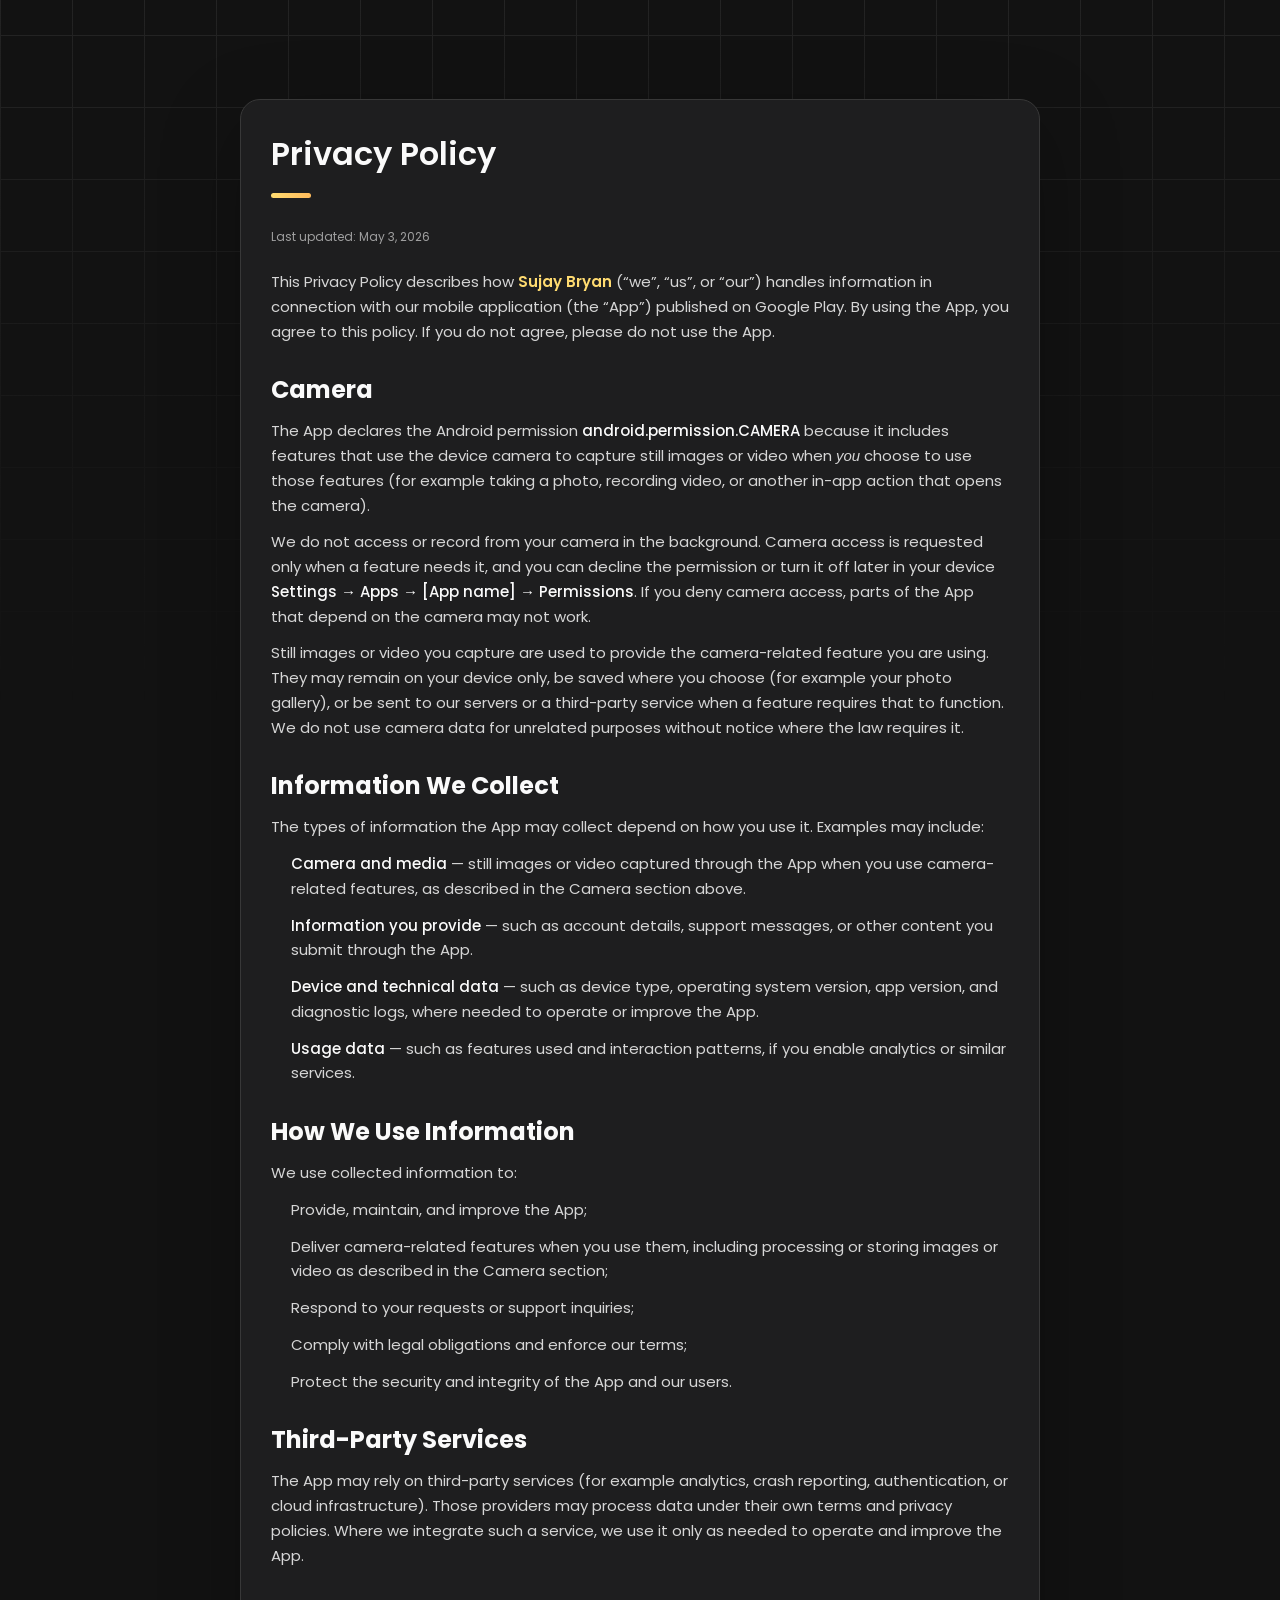
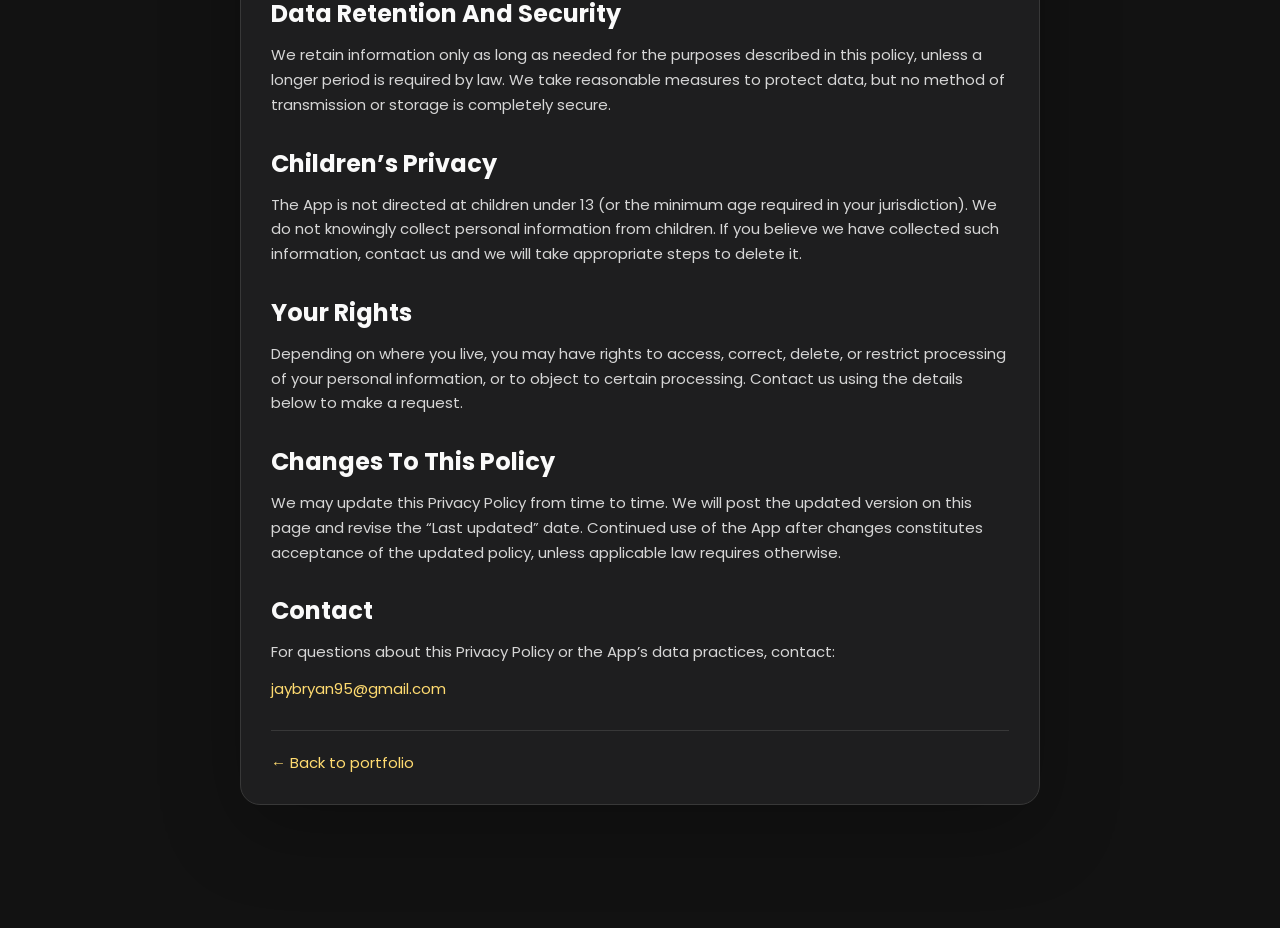
==== commit 14ea18d7: "Privacy policy: document CAMERA permission for Play Console Co-authored-by: Cursor <cursoragent@curs" ====
--- a/privacy.html
+++ b/privacy.html
@@ -33,11 +33,25 @@
       </section>
 
       <section class="privacy-section">
+        <h2 class="h3">Camera</h2>
+        <p>
+          The App declares the Android permission <strong class="text-accent-soft">android.permission.CAMERA</strong> because it includes features that use the device camera to capture still images or video when <em>you</em> choose to use those features (for example taking a photo, recording video, or another in-app action that opens the camera).
+        </p>
+        <p>
+          We do not access or record from your camera in the background. Camera access is requested only when a feature needs it, and you can decline the permission or turn it off later in your device <strong class="text-accent-soft">Settings → Apps → [App name] → Permissions</strong>. If you deny camera access, parts of the App that depend on the camera may not work.
+        </p>
+        <p>
+          Still images or video you capture are used to provide the camera-related feature you are using. They may remain on your device only, be saved where you choose (for example your photo gallery), or be sent to our servers or a third-party service when a feature requires that to function. We do not use camera data for unrelated purposes without notice where the law requires it.
+        </p>
+      </section>
+
+      <section class="privacy-section">
         <h2 class="h3">Information we collect</h2>
         <p>
           The types of information the App may collect depend on how you use it. Examples may include:
         </p>
         <ul>
+          <li><strong class="text-accent-soft">Camera and media</strong> — still images or video captured through the App when you use camera-related features, as described in the Camera section above.</li>
           <li><strong class="text-accent-soft">Information you provide</strong> — such as account details, support messages, or other content you submit through the App.</li>
           <li><strong class="text-accent-soft">Device and technical data</strong> — such as device type, operating system version, app version, and diagnostic logs, where needed to operate or improve the App.</li>
           <li><strong class="text-accent-soft">Usage data</strong> — such as features used and interaction patterns, if you enable analytics or similar services.</li>
@@ -49,6 +63,7 @@
         <p>We use collected information to:</p>
         <ul>
           <li>Provide, maintain, and improve the App;</li>
+          <li>Deliver camera-related features when you use them, including processing or storing images or video as described in the Camera section;</li>
           <li>Respond to your requests or support inquiries;</li>
           <li>Comply with legal obligations and enforce our terms;</li>
           <li>Protect the security and integrity of the App and our users.</li>
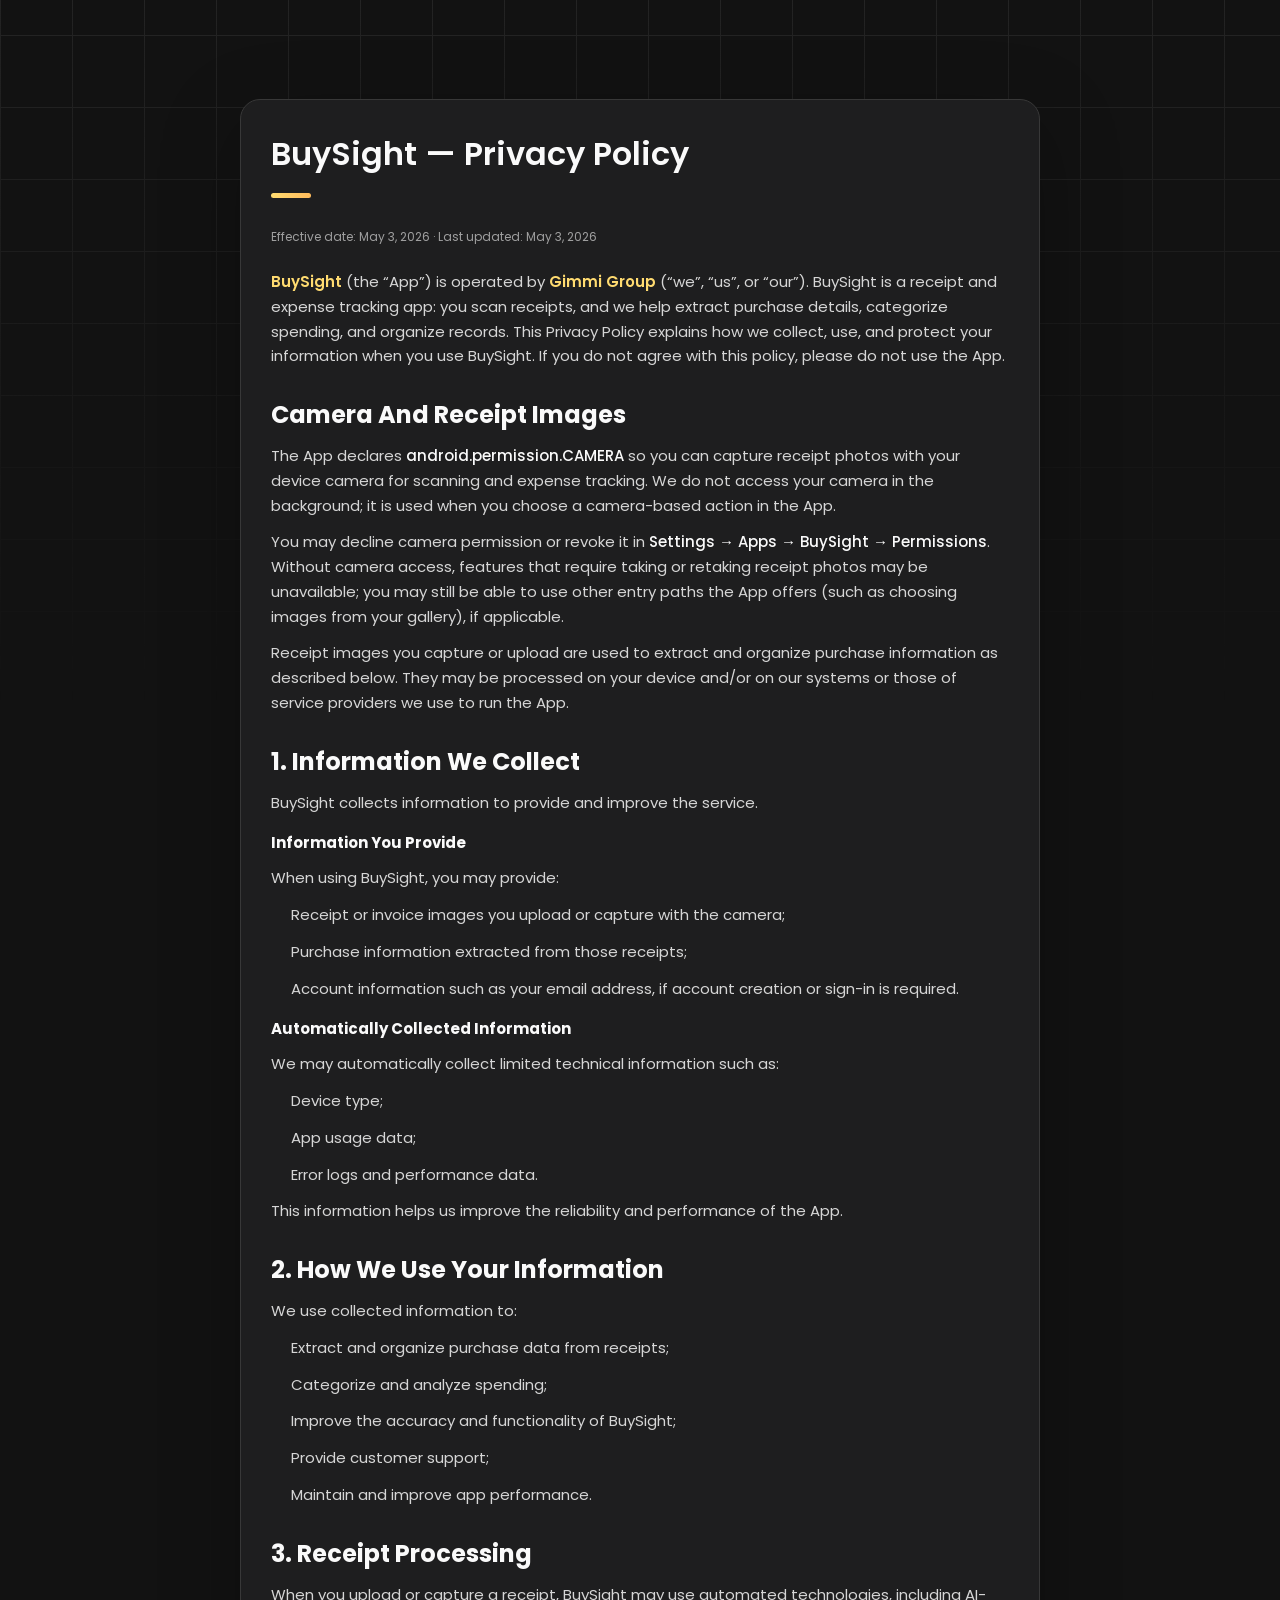
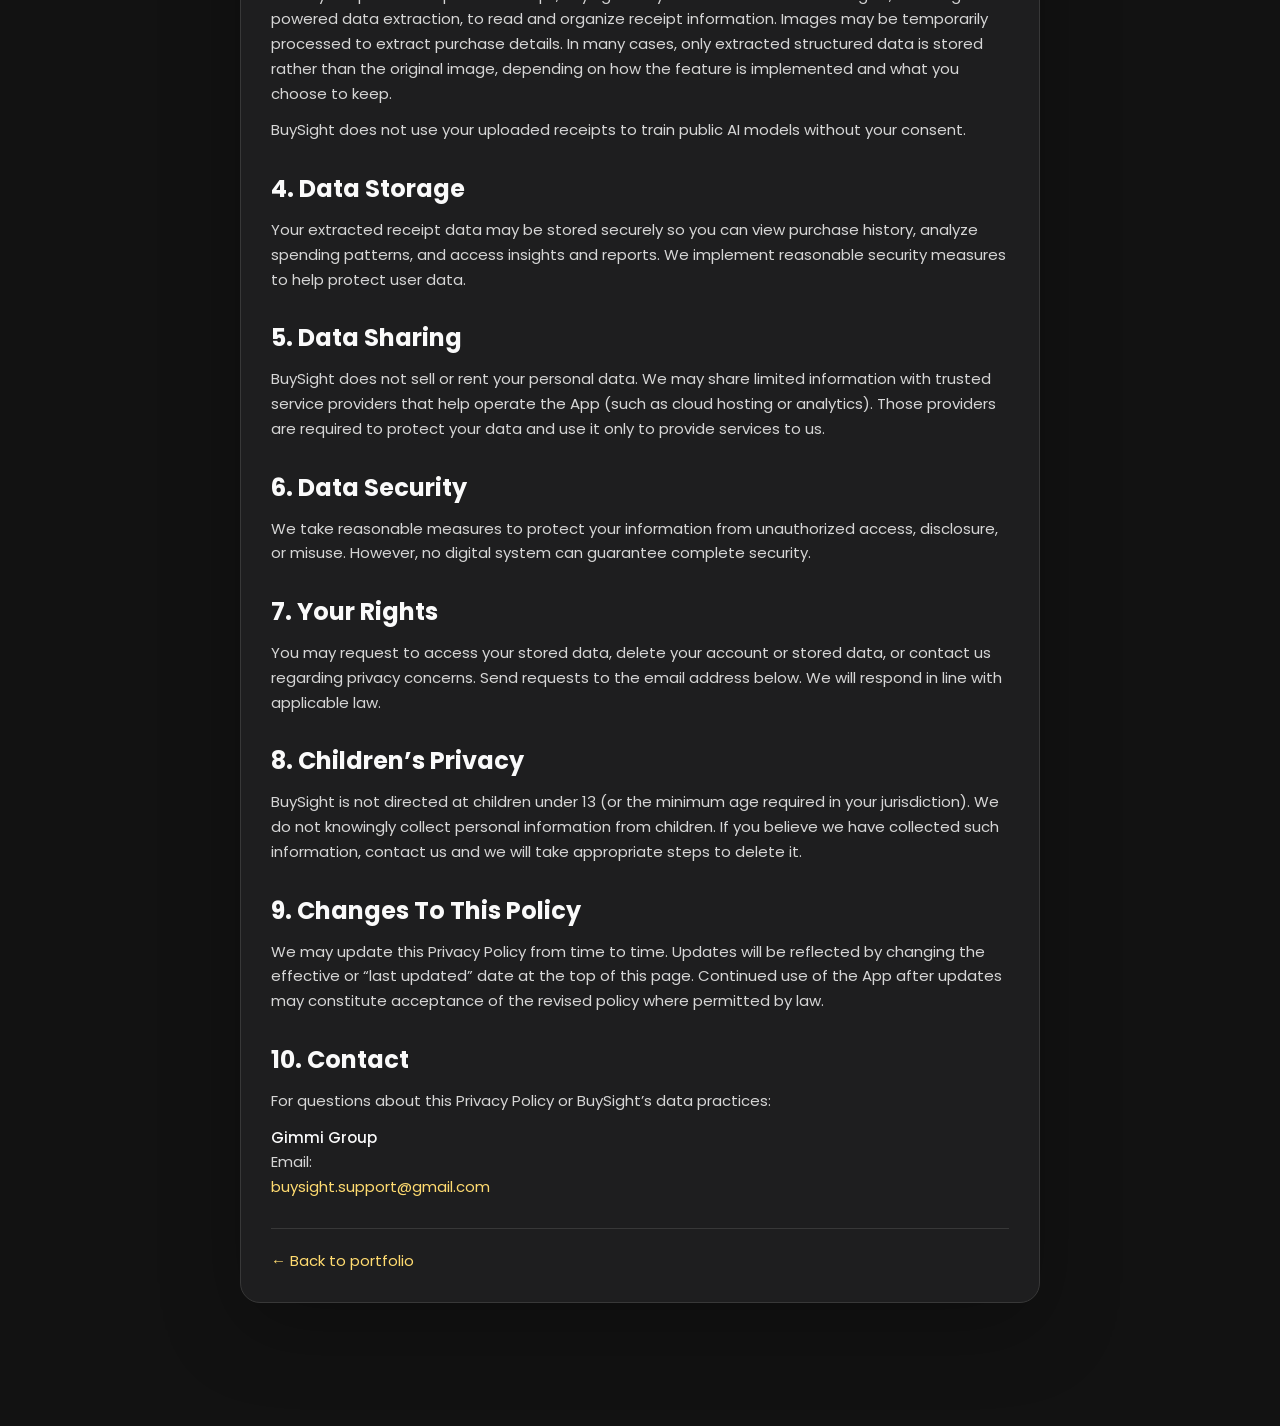
==== commit 6483cfd9: "Align hosted privacy policy with BuySight (Gimmi Group) Co-authored-by: Cursor <cursoragent@cursor.c" ====
--- a/privacy.html
+++ b/privacy.html
@@ -5,7 +5,7 @@
   <meta charset="UTF-8">
   <meta http-equiv="X-UA-Compatible" content="IE=edge">
   <meta name="viewport" content="width=device-width, initial-scale=1.0">
-  <title>Privacy Policy — Sujay Bryan</title>
+  <title>Privacy Policy — BuySight</title>
 
   <link rel="shortcut icon" href="./assets/images/logo.ico" type="image/x-icon">
   <link rel="stylesheet" href="./assets/css/style.css">
@@ -15,103 +15,129 @@
 </head>
 
 <body class="privacy-page">
-  <!-- Customize this page so every statement matches your app before publishing on Google Play. -->
 
   <main class="privacy-main">
 
     <article class="privacy-article">
 
       <header>
-        <h1 class="h2 article-title">Privacy Policy</h1>
-        <p class="privacy-updated">Last updated: May 3, 2026</p>
+        <h1 class="h2 article-title">BuySight — Privacy Policy</h1>
+        <p class="privacy-updated">Effective date: May 3, 2026 · Last updated: May 3, 2026</p>
       </header>
 
       <section class="privacy-section">
         <p>
-          This Privacy Policy describes how <strong class="text-accent-strong">Sujay Bryan</strong> (“we”, “us”, or “our”) handles information in connection with our mobile application (the “App”) published on Google Play. By using the App, you agree to this policy. If you do not agree, please do not use the App.
+          <strong class="text-accent-strong">BuySight</strong> (the “App”) is operated by <strong class="text-accent-strong">Gimmi Group</strong> (“we”, “us”, or “our”). BuySight is a receipt and expense tracking app: you scan receipts, and we help extract purchase details, categorize spending, and organize records. This Privacy Policy explains how we collect, use, and protect your information when you use BuySight. If you do not agree with this policy, please do not use the App.
         </p>
       </section>
 
       <section class="privacy-section">
-        <h2 class="h3">Camera</h2>
+        <h2 class="h3">Camera and receipt images</h2>
         <p>
-          The App declares the Android permission <strong class="text-accent-soft">android.permission.CAMERA</strong> because it includes features that use the device camera to capture still images or video when <em>you</em> choose to use those features (for example taking a photo, recording video, or another in-app action that opens the camera).
+          The App declares <strong class="text-accent-soft">android.permission.CAMERA</strong> so you can capture receipt photos with your device camera for scanning and expense tracking. We do not access your camera in the background; it is used when you choose a camera-based action in the App.
         </p>
         <p>
-          We do not access or record from your camera in the background. Camera access is requested only when a feature needs it, and you can decline the permission or turn it off later in your device <strong class="text-accent-soft">Settings → Apps → [App name] → Permissions</strong>. If you deny camera access, parts of the App that depend on the camera may not work.
+          You may decline camera permission or revoke it in <strong class="text-accent-soft">Settings → Apps → BuySight → Permissions</strong>. Without camera access, features that require taking or retaking receipt photos may be unavailable; you may still be able to use other entry paths the App offers (such as choosing images from your gallery), if applicable.
         </p>
         <p>
-          Still images or video you capture are used to provide the camera-related feature you are using. They may remain on your device only, be saved where you choose (for example your photo gallery), or be sent to our servers or a third-party service when a feature requires that to function. We do not use camera data for unrelated purposes without notice where the law requires it.
+          Receipt images you capture or upload are used to extract and organize purchase information as described below. They may be processed on your device and/or on our systems or those of service providers we use to run the App.
         </p>
       </section>
 
       <section class="privacy-section">
-        <h2 class="h3">Information we collect</h2>
-        <p>
-          The types of information the App may collect depend on how you use it. Examples may include:
-        </p>
+        <h2 class="h3">1. Information we collect</h2>
+        <p>BuySight collects information to provide and improve the service.</p>
+
+        <h3 class="h3 privacy-subheading">Information you provide</h3>
+        <p>When using BuySight, you may provide:</p>
         <ul>
-          <li><strong class="text-accent-soft">Camera and media</strong> — still images or video captured through the App when you use camera-related features, as described in the Camera section above.</li>
-          <li><strong class="text-accent-soft">Information you provide</strong> — such as account details, support messages, or other content you submit through the App.</li>
-          <li><strong class="text-accent-soft">Device and technical data</strong> — such as device type, operating system version, app version, and diagnostic logs, where needed to operate or improve the App.</li>
-          <li><strong class="text-accent-soft">Usage data</strong> — such as features used and interaction patterns, if you enable analytics or similar services.</li>
+          <li>Receipt or invoice images you upload or capture with the camera;</li>
+          <li>Purchase information extracted from those receipts;</li>
+          <li>Account information such as your email address, if account creation or sign-in is required.</li>
+        </ul>
+
+        <h3 class="h3 privacy-subheading">Automatically collected information</h3>
+        <p>We may automatically collect limited technical information such as:</p>
+        <ul>
+          <li>Device type;</li>
+          <li>App usage data;</li>
+          <li>Error logs and performance data.</li>
+        </ul>
+        <p>This information helps us improve the reliability and performance of the App.</p>
+      </section>
+
+      <section class="privacy-section">
+        <h2 class="h3">2. How we use your information</h2>
+        <p>We use collected information to:</p>
+        <ul>
+          <li>Extract and organize purchase data from receipts;</li>
+          <li>Categorize and analyze spending;</li>
+          <li>Improve the accuracy and functionality of BuySight;</li>
+          <li>Provide customer support;</li>
+          <li>Maintain and improve app performance.</li>
         </ul>
       </section>
 
       <section class="privacy-section">
-        <h2 class="h3">How we use information</h2>
-        <p>We use collected information to:</p>
-        <ul>
-          <li>Provide, maintain, and improve the App;</li>
-          <li>Deliver camera-related features when you use them, including processing or storing images or video as described in the Camera section;</li>
-          <li>Respond to your requests or support inquiries;</li>
-          <li>Comply with legal obligations and enforce our terms;</li>
-          <li>Protect the security and integrity of the App and our users.</li>
-        </ul>
-      </section>
-
-      <section class="privacy-section">
-        <h2 class="h3">Third-party services</h2>
+        <h2 class="h3">3. Receipt processing</h2>
         <p>
-          The App may rely on third-party services (for example analytics, crash reporting, authentication, or cloud infrastructure). Those providers may process data under their own terms and privacy policies. Where we integrate such a service, we use it only as needed to operate and improve the App.
+          When you upload or capture a receipt, BuySight may use automated technologies, including AI-powered data extraction, to read and organize receipt information. Images may be temporarily processed to extract purchase details. In many cases, only extracted structured data is stored rather than the original image, depending on how the feature is implemented and what you choose to keep.
+        </p>
+        <p>
+          BuySight does not use your uploaded receipts to train public AI models without your consent.
         </p>
       </section>
 
       <section class="privacy-section">
-        <h2 class="h3">Data retention and security</h2>
+        <h2 class="h3">4. Data storage</h2>
         <p>
-          We retain information only as long as needed for the purposes described in this policy, unless a longer period is required by law. We take reasonable measures to protect data, but no method of transmission or storage is completely secure.
+          Your extracted receipt data may be stored securely so you can view purchase history, analyze spending patterns, and access insights and reports. We implement reasonable security measures to help protect user data.
         </p>
       </section>
 
       <section class="privacy-section">
-        <h2 class="h3">Children’s privacy</h2>
+        <h2 class="h3">5. Data sharing</h2>
         <p>
-          The App is not directed at children under 13 (or the minimum age required in your jurisdiction). We do not knowingly collect personal information from children. If you believe we have collected such information, contact us and we will take appropriate steps to delete it.
+          BuySight does not sell or rent your personal data. We may share limited information with trusted service providers that help operate the App (such as cloud hosting or analytics). Those providers are required to protect your data and use it only to provide services to us.
         </p>
       </section>
 
       <section class="privacy-section">
-        <h2 class="h3">Your rights</h2>
+        <h2 class="h3">6. Data security</h2>
         <p>
-          Depending on where you live, you may have rights to access, correct, delete, or restrict processing of your personal information, or to object to certain processing. Contact us using the details below to make a request.
+          We take reasonable measures to protect your information from unauthorized access, disclosure, or misuse. However, no digital system can guarantee complete security.
         </p>
       </section>
 
       <section class="privacy-section">
-        <h2 class="h3">Changes to this policy</h2>
+        <h2 class="h3">7. Your rights</h2>
         <p>
-          We may update this Privacy Policy from time to time. We will post the updated version on this page and revise the “Last updated” date. Continued use of the App after changes constitutes acceptance of the updated policy, unless applicable law requires otherwise.
+          You may request to access your stored data, delete your account or stored data, or contact us regarding privacy concerns. Send requests to the email address below. We will respond in line with applicable law.
         </p>
       </section>
 
       <section class="privacy-section">
-        <h2 class="h3">Contact</h2>
+        <h2 class="h3">8. Children’s privacy</h2>
         <p>
-          For questions about this Privacy Policy or the App’s data practices, contact:
+          BuySight is not directed at children under 13 (or the minimum age required in your jurisdiction). We do not knowingly collect personal information from children. If you believe we have collected such information, contact us and we will take appropriate steps to delete it.
+        </p>
+      </section>
+
+      <section class="privacy-section">
+        <h2 class="h3">9. Changes to this policy</h2>
+        <p>
+          We may update this Privacy Policy from time to time. Updates will be reflected by changing the effective or “last updated” date at the top of this page. Continued use of the App after updates may constitute acceptance of the revised policy where permitted by law.
+        </p>
+      </section>
+
+      <section class="privacy-section">
+        <h2 class="h3">10. Contact</h2>
+        <p>
+          For questions about this Privacy Policy or BuySight’s data practices:
         </p>
         <p>
-          <a href="mailto:jaybryan95@gmail.com" class="privacy-contact-link">jaybryan95@gmail.com</a>
+          <strong class="text-accent-soft">Gimmi Group</strong><br>
+          Email: <a href="mailto:buysight.support@gmail.com" class="privacy-contact-link">buysight.support@gmail.com</a>
         </p>
       </section>
 
--- a/assets/css/style.css
+++ b/assets/css/style.css
@@ -1886,8 +1886,14 @@
   margin-bottom: 28px;
 }
 
-.privacy-article .privacy-section h2 {
+.privacy-article .privacy-section :is(h2, h3).h3 {
   margin-bottom: 12px;
+}
+
+.privacy-article .privacy-subheading {
+  font-size: var(--fs-5);
+  margin-top: 16px;
+  margin-bottom: 8px;
 }
 
 .privacy-article .privacy-section p,
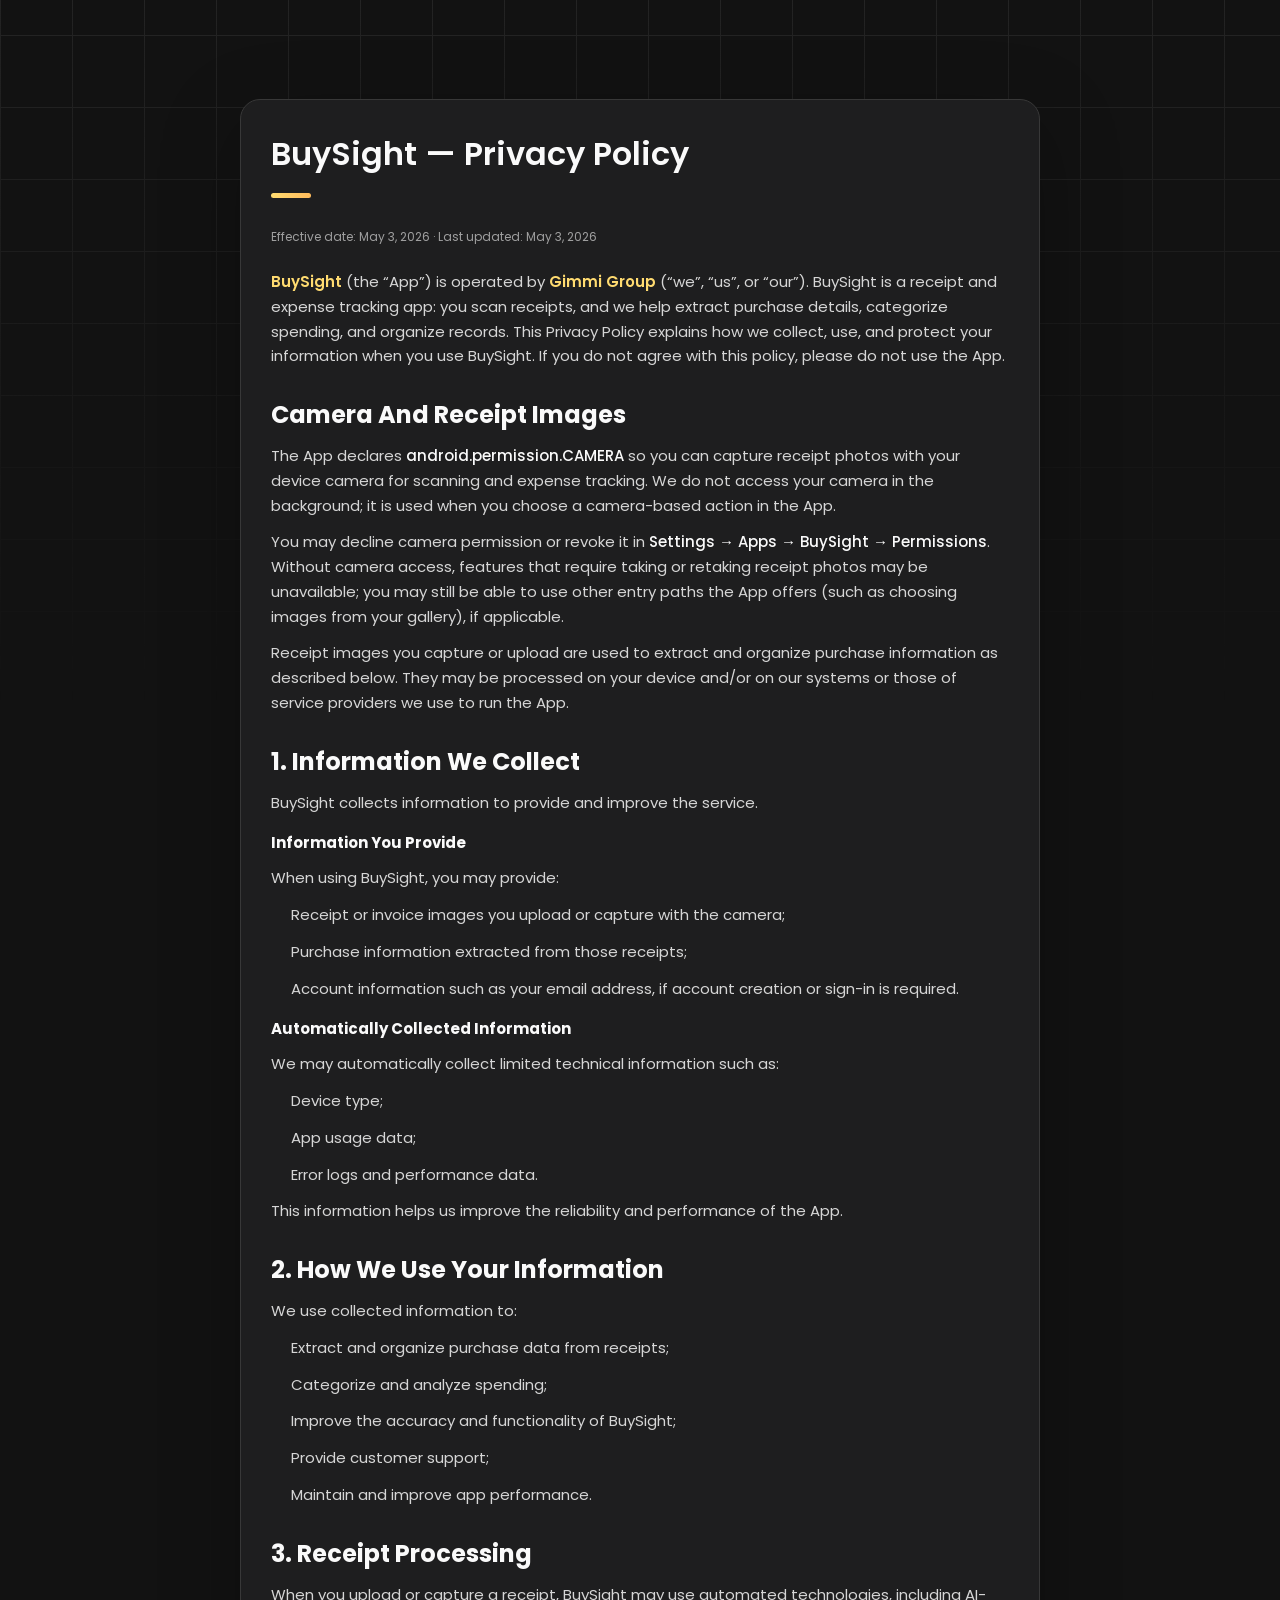
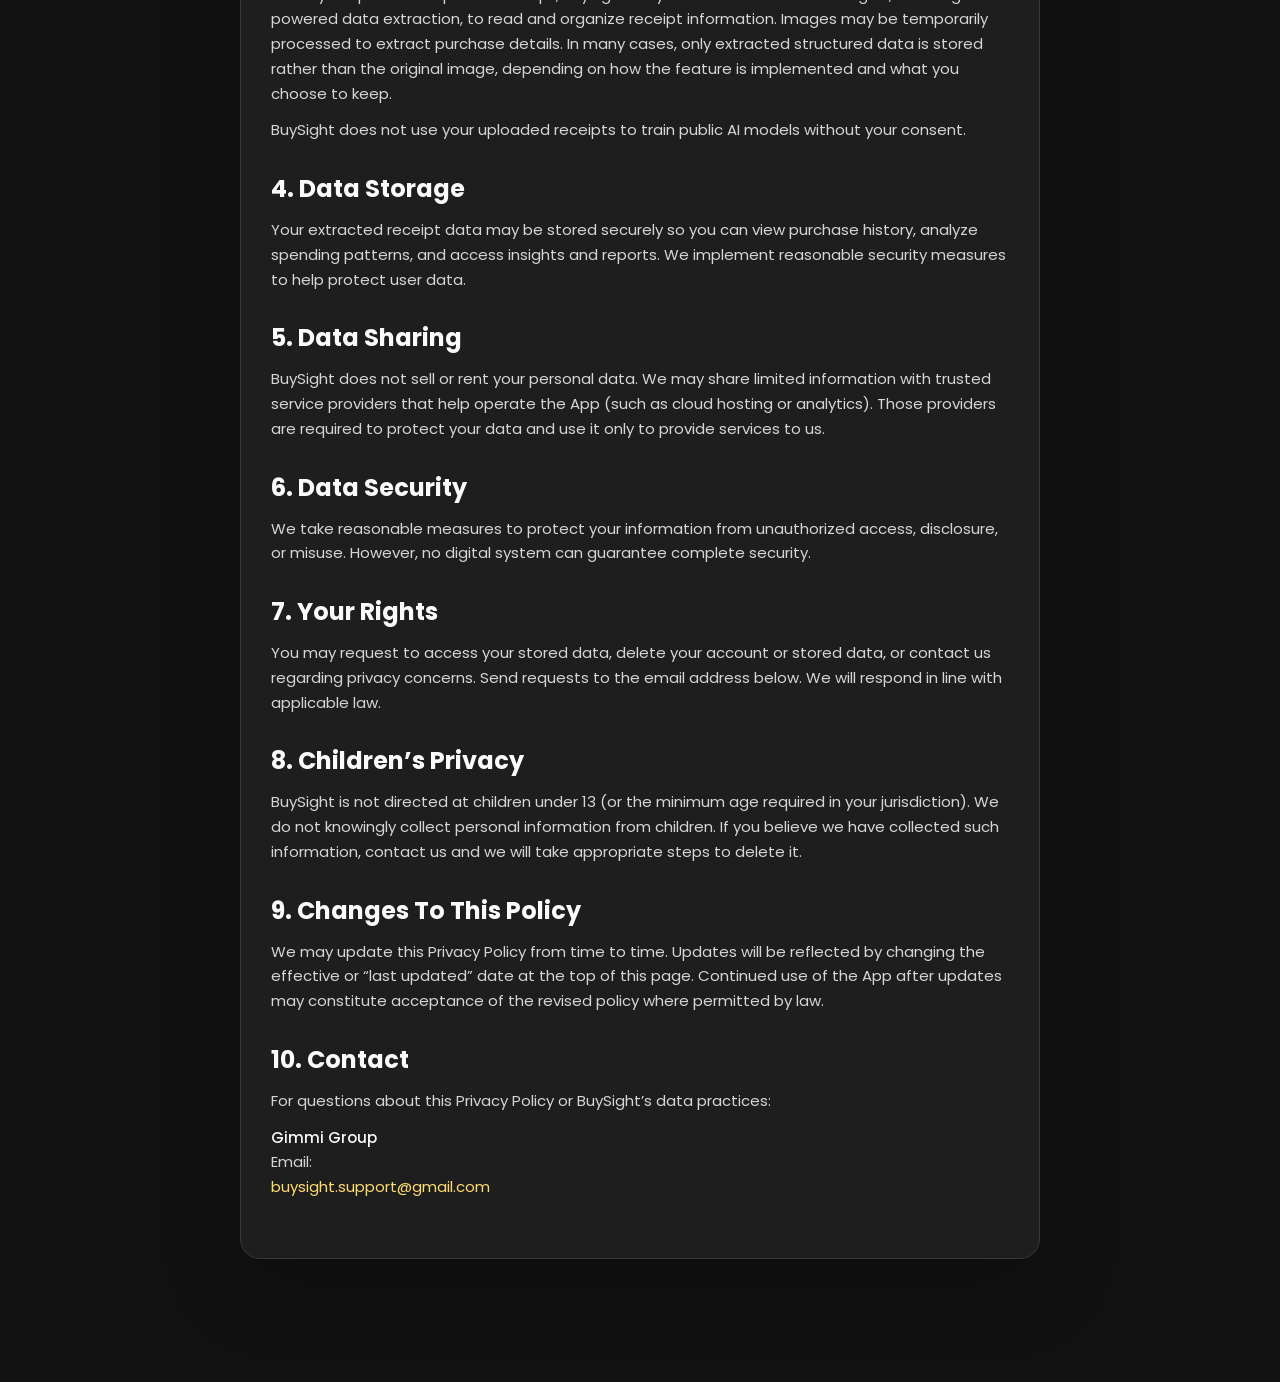
==== commit 1df0326e: "-" ====
--- a/privacy.html
+++ b/privacy.html
@@ -141,10 +141,6 @@
         </p>
       </section>
 
-      <p class="privacy-back">
-        <a href="./index.html">← Back to portfolio</a>
-      </p>
-
     </article>
 
   </main>
